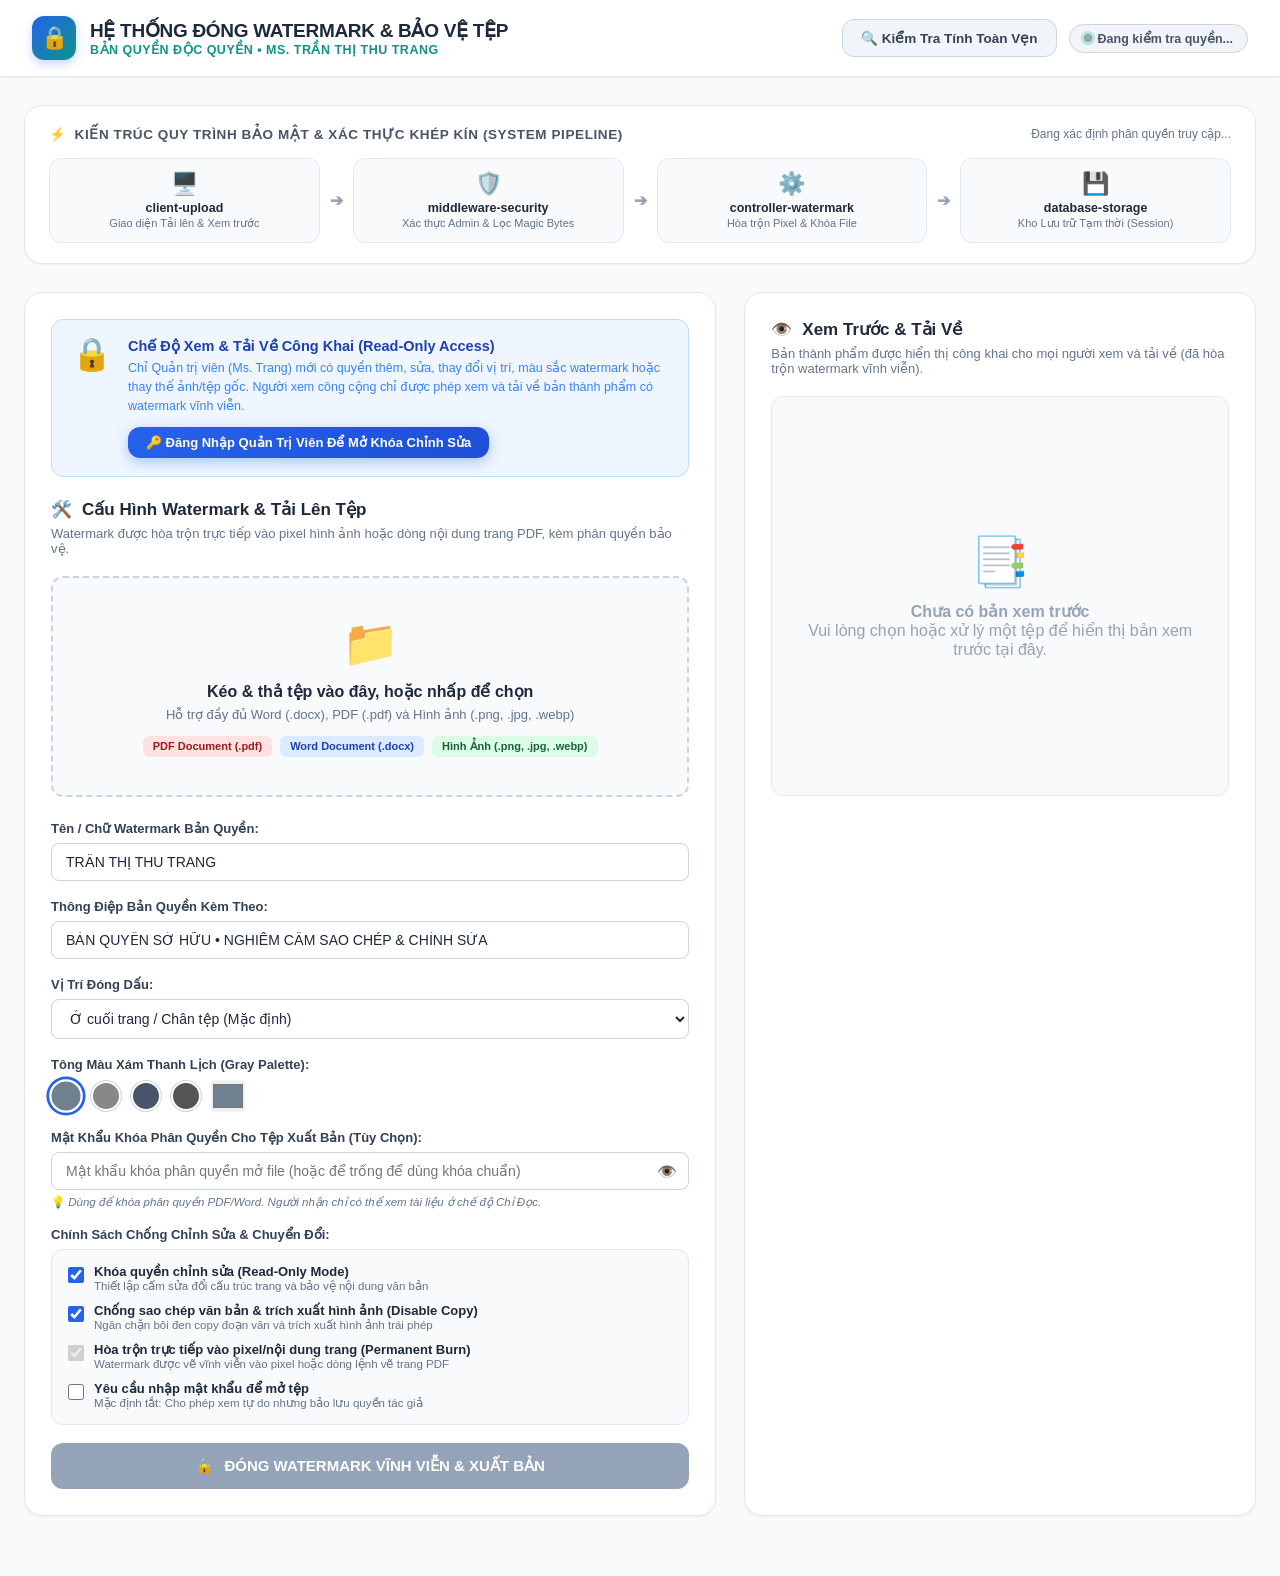
==== templates/index.html @ 7d39c575 "Initial commit: Complete Watermark System with Admin Auth & Document Protection" ====
<!DOCTYPE html>
<html lang="vi">
<head>
  <meta charset="UTF-8">
  <meta name="viewport" content="width=device-width, initial-scale=1.0">
  <title>Hệ Thống Đóng Watermark & Bảo Vệ Bản Quyền | Ms. Trần Thị Thu Trang</title>
  <link rel="stylesheet" href="/static/css/style.css">
  <link rel="icon" href="data:image/svg+xml,<svg xmlns=%22http://www.w3.org/2000/svg%22 viewBox=%220 0 100 100%22><text y=%22.9em%22 font-size=%2290%22>🔒</text></svg>">
</head>
<body>

  <!-- Thanh Điều Hướng Trên Cùng -->
  <header class="navbar">
    <div class="brand">
      <div class="brand-icon">🔒</div>
      <div class="brand-text">
        <h1>HỆ THỐNG ĐÓNG WATERMARK & BẢO VỆ TỆP</h1>
        <p>Bản Quyền Độc Quyền • Ms. Trần Thị Thu Trang</p>
      </div>
    </div>
    <div class="nav-actions">
      <!-- Nút Kiểm Tra Tính Toàn Vẹn -->
      <button type="button" class="btn-secondary" id="btnOpenIntegrityModal">
        🔍 Kiểm Tra Tính Toàn Vẹn
      </button>

      <!-- Huy hiệu Trạng thái Quyền Hạn -->
      <div id="authStatusBadge" class="badge-admin-status badge-guest-active">
        <span class="status-dot" style="background: #94a3b8;"></span>
        <span id="authStatusText">Đang kiểm tra quyền...</span>
      </div>

      <!-- Các nút Hành động Xác thực -->
      <button type="button" class="btn-header btn-login-gold" id="btnOpenLoginModal" style="display: none;">
        🔑 Đăng Nhập Quản Trị
      </button>

      <button type="button" class="btn-header btn-login-gold" id="btnOpenSetupModal" style="display: none;">
        🚀 Thiết Lập Ban Đầu
      </button>

      <button type="button" class="btn-secondary" id="btnOpenChangePassModal" style="display: none;">
        ⚙️ Đổi Mật Khẩu
      </button>

      <button type="button" class="btn-header btn-admin-logout" id="btnLogout" style="display: none;">
        🚪 Đăng Xuất
      </button>
    </div>
  </header>

  <main class="container">

    <!-- Khối Biểu Đồ Kiến Trúc Hệ Thống (4 Khối Theo Đặc Tả) -->
    <section class="architecture-card">
      <div class="arch-header">
        <div class="arch-title">
          <span>⚡</span> Kiến Trúc Quy Trình Bảo Mật & Xác Thực Khép Kín (System Pipeline)
        </div>
        <span id="pipelineRoleNote" style="font-size: 12px; color: var(--text-muted);">
          Đang xác định phân quyền truy cập...
        </span>
      </div>

      <div class="pipeline-flow">
        <!-- Node 1: client-upload -->
        <div class="pipeline-node" id="node-client">
          <div class="node-icon">🖥️</div>
          <div class="node-name">client-upload</div>
          <div class="node-desc">Giao diện Tải lên & Xem trước</div>
        </div>

        <div class="flow-arrow">➔</div>

        <!-- Node 2: middleware-security -->
        <div class="pipeline-node" id="node-security">
          <div class="node-icon">🛡️</div>
          <div class="node-name">middleware-security</div>
          <div class="node-desc">Xác thực Admin & Lọc Magic Bytes</div>
        </div>

        <div class="flow-arrow">➔</div>

        <!-- Node 3: controller-watermark -->
        <div class="pipeline-node" id="node-watermark">
          <div class="node-icon">⚙️</div>
          <div class="node-name">controller-watermark</div>
          <div class="node-desc">Hòa trộn Pixel & Khóa File</div>
        </div>

        <div class="flow-arrow">➔</div>

        <!-- Node 4: database-storage -->
        <div class="pipeline-node" id="node-storage">
          <div class="node-icon">💾</div>
          <div class="node-name">database-storage</div>
          <div class="node-desc">Kho Lưu trữ Tạm thời (Session)</div>
        </div>
      </div>
    </section>

    <!-- Khung Làm Việc Chính (2 Cột) -->
    <div class="main-grid">

      <!-- Cột Trái: Trình Chỉnh Sửa Watermark (Chỉ Dành Cho Quản Trị Viên) -->
      <section class="card" id="editorCard">
        
        <!-- Thông Báo Cho Khách Chưa Đăng Nhập (Read-Only Notice) -->
        <div class="guest-notice-banner" id="guestNoticeBanner">
          <div class="guest-notice-icon">🔒</div>
          <div class="guest-notice-text">
            <h4>Chế Độ Xem & Tải Về Công Khai (Read-Only Access)</h4>
            <p>
              Chỉ Quản trị viên (Ms. Trang) mới có quyền thêm, sửa, thay đổi vị trí, màu sắc watermark hoặc thay thế ảnh/tệp gốc. Người xem công cộng chỉ được phép xem và tải về bản thành phẩm có watermark vĩnh viễn.
            </p>
            <button type="button" class="btn-primary" id="btnBannerLogin" style="width: auto; padding: 8px 18px; font-size: 13px;">
              🔑 Đăng Nhập Quản Trị Viên Để Mở Khóa Chỉnh Sửa
            </button>
          </div>
        </div>

        <!-- Tiêu đề Trình Biên Tập -->
        <h2 class="card-title">
          <span>🛠️</span> <span id="editorCardTitle">Cấu Hình Watermark & Tải Lên Tệp</span>
        </h2>
        <p class="card-subtitle" id="editorCardSubtitle">
          Watermark được hòa trộn trực tiếp vào pixel hình ảnh hoặc dòng nội dung trang PDF, kèm phân quyền bảo vệ.
        </p>

        <!-- Form Bao Bọc Biên Tập (Sẽ bị disable khi là khách) -->
        <div id="editorContentWrapper">

          <!-- Khu vực Kéo thả Tải lên Tệp (client-upload) -->
          <div class="dropzone" id="dropzone">
            <input type="file" id="fileInput" accept=".pdf,.docx,.png,.jpg,.jpeg,.webp" style="display: none;">
            <div class="dropzone-icon">📁</div>
            <div class="dropzone-text">
              <h3>Kéo & thả tệp vào đây, hoặc nhấp để chọn</h3>
              <p>Hỗ trợ đầy đủ Word (.docx), PDF (.pdf) và Hình ảnh (.png, .jpg, .webp)</p>
            </div>
            <div class="format-badges">
              <span class="badge badge-pdf">PDF Document (.pdf)</span>
              <span class="badge badge-docx">Word Document (.docx)</span>
              <span class="badge badge-img">Hình Ảnh (.png, .jpg, .webp)</span>
            </div>
          </div>

          <!-- Thông tin tệp đã chọn -->
          <div class="file-info-box" id="fileInfoBox">
            <div class="file-info-left">
              <div class="file-type-icon" id="fileIcon">📄</div>
              <div class="file-details">
                <h4 id="fileName">tailieu.pdf</h4>
                <span id="fileSize">2.4 MB • PDF</span>
              </div>
            </div>
            <button type="button" class="btn-remove-file" id="btnRemoveFile" title="Xóa tệp đã chọn">✖</button>
          </div>

          <!-- Form Cấu hình Watermark & Khóa Bảo Mật -->
          <form id="formConfig" style="margin-top: 24px;">

            <!-- Nội dung Watermark -->
            <div class="form-group">
              <label class="form-label">Tên / Chữ Watermark Bản Quyền:</label>
              <input type="text" id="inputWatermarkText" name="watermark_text" class="form-input" value="TRẦN THỊ THU TRANG" required>
            </div>

            <!-- Ghi chú phụ kèm theo -->
            <div class="form-group">
              <label class="form-label">Thông Điệp Bản Quyền Kèm Theo:</label>
              <input type="text" id="inputSubText" name="sub_text" class="form-input" value="BẢN QUYỀN SỞ HỮU • NGHIÊM CẤM SAO CHÉP & CHỈNH SỬA">
            </div>

            <!-- Vị trí Watermark -->
            <div class="form-group">
              <label class="form-label">Vị Trí Đóng Dấu:</label>
              <select id="selectPosition" name="position" class="form-input">
                <option value="bottom-center" selected>Ở cuối trang / Chân tệp (Mặc định)</option>
                <option value="bottom-right">Góc dưới bên phải</option>
                <option value="bottom-left">Góc dưới bên trái</option>
              </select>
            </div>

            <!-- Tone Màu Xám Thanh Lịch -->
            <div class="form-group">
              <label class="form-label">Tông Màu Xám Thanh Lịch (Gray Palette):</label>
              <div class="color-presets">
                <div class="color-option selected" data-color="#708090" style="background-color: #708090;" title="Slate Gray (Khuyên Dùng)"></div>
                <div class="color-option" data-color="#888888" style="background-color: #888888;" title="Cool Gray"></div>
                <div class="color-option" data-color="#475569" style="background-color: #475569;" title="Deep Charcoal"></div>
                <div class="color-option" data-color="#555555" style="background-color: #555555;" title="Dark Silver"></div>
                <input type="color" id="customColorInput" value="#708090" style="width: 34px; height: 32px; border: none; cursor: pointer; border-radius: 4px;">
              </div>
            </div>

            <!-- Mật Khẩu Khóa Quyền Mở/Sửa Tệp -->
            <div class="form-group">
              <label class="form-label">Mật Khẩu Khóa Phân Quyền Cho Tệp Xuất Bản (Tùy Chọn):</label>
              <div class="input-with-icon">
                <input type="password" id="passwordInput" name="password" class="form-input" placeholder="Mật khẩu khóa phân quyền mở file (hoặc để trống để dùng khóa chuẩn)">
                <button type="button" class="input-icon-btn" id="btnTogglePassword" title="Hiện/Ẩn mật khẩu">👁️</button>
              </div>
              <p style="font-size: 11.5px; color: var(--text-muted); margin-top: 5px;">
                💡 <em>Dùng để khóa phân quyền PDF/Word. Người nhận chỉ có thể xem tài liệu ở chế độ Chỉ Đọc.</em>
              </p>
            </div>

            <!-- Danh Sách Chính Sách Bảo Vệ -->
            <div class="form-group">
              <label class="form-label">Chính Sách Chống Chỉnh Sửa & Chuyển Đổi:</label>
              <div class="policy-list">
                <label class="policy-item">
                  <input type="checkbox" name="disallow_modify" value="true" checked>
                  <div class="policy-content">
                    <span class="policy-title">Khóa quyền chỉnh sửa (Read-Only Mode)</span>
                    <span class="policy-desc">Thiết lập cấm sửa đổi cấu trúc trang và bảo vệ nội dung văn bản</span>
                  </div>
                </label>

                <label class="policy-item">
                  <input type="checkbox" name="disallow_copy" value="true" checked>
                  <div class="policy-content">
                    <span class="policy-title">Chống sao chép văn bản & trích xuất hình ảnh (Disable Copy)</span>
                    <span class="policy-desc">Ngăn chặn bôi đen copy đoạn văn và trích xuất hình ảnh trái phép</span>
                  </div>
                </label>

                <label class="policy-item">
                  <input type="checkbox" name="anti_convert" value="true" checked disabled>
                  <div class="policy-content">
                    <span class="policy-title">Hòa trộn trực tiếp vào pixel/nội dung trang (Permanent Burn)</span>
                    <span class="policy-desc">Watermark được vẽ vĩnh viễn vào pixel hoặc dòng lệnh vẽ trang PDF</span>
                  </div>
                </label>

                <label class="policy-item">
                  <input type="checkbox" name="require_password_to_open" value="true">
                  <div class="policy-content">
                    <span class="policy-title">Yêu cầu nhập mật khẩu để mở tệp</span>
                    <span class="policy-desc">Mặc định tắt: Cho phép xem tự do nhưng bảo lưu quyền tác giả</span>
                  </div>
                </label>
              </div>
            </div>

            <!-- Nút Thực Thi Chính -->
            <button type="submit" class="btn-primary" id="btnSubmit" disabled>
              <span>🔒</span> ĐÓNG WATERMARK VĨNH VIỄN & XUẤT BẢN
            </button>
          </form>

        </div>
      </section>

      <!-- Cột Phải: Xem Trước Thành Phẩm & Tải Về Công Khai -->
      <section class="card">
        <div style="display: flex; justify-content: space-between; align-items: center; margin-bottom: 6px;">
          <h2 class="card-title" style="margin-bottom: 0;">
            <span>👁️</span> Xem Trước & Tải Về
          </h2>
          <div style="display: flex; gap: 8px;">
            <button type="button" class="btn-secondary" id="btnDownloadOriginal" style="display: none; background: #475569; color: white; border: none; font-size: 12px;" title="Chỉ Quản trị viên mới được phép tải tệp gốc">
              📦 Tải Tệp Gốc (Admin)
            </button>
            <button type="button" class="btn-secondary" id="btnDownload" style="display: none; background: #16a34a; color: white; border: none;">
              <span>⬇️</span> TẢI VỀ TỆP ĐÃ BẢO VỆ
            </button>
          </div>
        </div>
        <p class="card-subtitle">
          Bản thành phẩm được hiển thị công khai cho mọi người xem và tải về (đã hòa trộn watermark vĩnh viễn).
        </p>

        <!-- Khung xem trước hình ảnh / trang tài liệu -->
        <div class="preview-container" id="previewContainer">
          <div class="preview-empty" id="previewEmpty">
            <div class="preview-empty-icon">📑</div>
            <h4>Chưa có bản xem trước</h4>
            <p>Vui lòng chọn hoặc xử lý một tệp để hiển thị bản xem trước tại đây.</p>
          </div>
          <img id="previewImage" class="preview-image" style="display: none;" alt="Xem trước tài liệu đã đóng watermark">
        </div>

        <!-- Chứng Thư Bảo Mật & Toàn Vẹn Tệp (Certificate Card) -->
        <div class="certificate-card" id="certificateCard">
          <div class="cert-header">
            <div class="cert-title">
              <span>🛡️</span> CHỨNG THỰC BẢN QUYỀN TOÀN VẸN
            </div>
            <span style="font-size: 11px; background: #bbf7d0; color: #15803d; padding: 2px 8px; border-radius: 999px; font-weight: 700;">
              VERIFIED
            </span>
          </div>

          <div class="cert-item">
            <span class="cert-label">Tên tệp xuất bản:</span>
            <span class="cert-val" id="certOriginalName">-</span>
          </div>

          <div class="cert-item">
            <span class="cert-label">Dung lượng trước / sau:</span>
            <span class="cert-val"><span id="certOriginalSize">-</span> ➔ <span id="certProtectedSize">-</span></span>
          </div>

          <div class="cert-item">
            <span class="cert-label">Mã SHA-256 gốc:</span>
            <span class="cert-val" id="certOriginalSha">-</span>
          </div>

          <div class="cert-item">
            <span class="cert-label">Mã SHA-256 sau khi khóa:</span>
            <span class="cert-val" id="certProtectedSha" style="color: #15803d; font-weight: bold;">-</span>
          </div>

          <div class="cert-item">
            <span class="cert-label">Cơ chế nhúng watermark:</span>
            <span class="cert-val" style="color: #1e40af; font-weight: 600;">Hòa trộn trực tiếp vào pixel / nội dung trang</span>
          </div>

          <div class="cert-item">
            <span class="cert-label">Trạng thái khóa:</span>
            <span class="cert-val" id="certLockStatus">-</span>
          </div>
        </div>

        <!-- Thư Viện Các Tệp Đã Hoàn Thành (Gallery Dành Cho Khách) -->
        <div class="gallery-section" id="gallerySection" style="display: none;">
          <div class="gallery-title">
            <span>📚</span> Các Tệp Đã Đóng Watermark Gần Đây:
          </div>
          <div class="gallery-grid" id="galleryGrid">
            <!-- Render động các tệp -->
          </div>
        </div>

      </section>
    </div>
  </main>

  <!-- Loading Overlay với thông tin chi tiết từng Node -->
  <div class="loading-overlay" id="loadingOverlay">
    <div class="loading-box">
      <div class="spinner"></div>
      <div class="loading-step" id="loadingStepText">Đang khởi động tiến trình...</div>
      <div class="loading-detail" id="loadingDetailText">Đang chuyển tiếp dữ liệu qua các khối bảo mật...</div>
    </div>
  </div>

  <!-- Modal Đăng Nhập Quản Trị Viên -->
  <div class="modal" id="modalAdminLogin">
    <div class="modal-content">
      <div class="modal-header">
        <h3 style="font-size: 16px; font-weight: 700; color: #1e293b;">
          🔑 Đăng Nhập Quản Trị Viên (Ms. Trang)
        </h3>
        <button class="modal-close" id="btnCloseLoginModal">✖</button>
      </div>

      <p style="font-size: 13px; color: var(--text-muted); margin-bottom: 14px;">
        Nhập mật khẩu quản trị viên để mở khóa toàn bộ quyền chỉnh sửa watermark, tải lên tệp mới và cấu hình khóa.
      </p>

      <div class="rate-limit-warning" id="loginRateWarning"></div>

      <form id="formAdminLogin">
        <div class="form-group">
          <label class="form-label">Mật Khẩu Quản Trị Viên:</label>
          <div class="input-with-icon">
            <input type="password" id="inputAdminPassword" class="form-input" placeholder="Nhập mật khẩu quản trị viên..." required>
            <button type="button" class="input-icon-btn" id="btnToggleLoginPass" title="Hiện/Ẩn">👁️</button>
          </div>
        </div>

        <button type="submit" class="btn-primary" id="btnSubmitLogin" style="margin-top: 10px;">
          Đăng Nhập
        </button>
      </form>
    </div>
  </div>

  <!-- Modal Thiết Lập Mật Khẩu Lần Đầu (Initial Setup) -->
  <div class="modal" id="modalAdminSetup">
    <div class="modal-content">
      <div class="modal-header">
        <h3 style="font-size: 16px; font-weight: 700; color: #1e293b;">
          🚀 Thiết Lập Mật Khẩu Quản Trị Viên Lần Đầu
        </h3>
        <button class="modal-close" id="btnCloseSetupModal">✖</button>
      </div>

      <p style="font-size: 13px; color: var(--text-muted); margin-bottom: 14px;">
        Hệ thống chưa có mật khẩu quản trị. Vui lòng thiết lập mật khẩu bảo mật (tối thiểu 6 ký tự). Mật khẩu này được lưu trữ an toàn bằng thuật toán Scrypt và không thể khôi phục nếu quên.
      </p>

      <form id="formAdminSetup">
        <div class="form-group">
          <label class="form-label">Mật Khẩu Mới:</label>
          <input type="password" id="inputSetupPassword" class="form-input" placeholder="Nhập mật khẩu (tối thiểu 6 ký tự)..." required minlength="6">
        </div>

        <div class="form-group">
          <label class="form-label">Xác Nhận Mật Khẩu:</label>
          <input type="password" id="inputSetupConfirm" class="form-input" placeholder="Nhập lại mật khẩu..." required minlength="6">
        </div>

        <button type="submit" class="btn-primary" id="btnSubmitSetup" style="margin-top: 10px;">
          Lưu & Khởi Tạo Quản Trị Viên
        </button>
      </form>
    </div>
  </div>

  <!-- Modal Đổi Mật Khẩu Quản Trị Viên -->
  <div class="modal" id="modalChangePassword">
    <div class="modal-content">
      <div class="modal-header">
        <h3 style="font-size: 16px; font-weight: 700; color: #1e293b;">
          ⚙️ Đổi Mật Khẩu Quản Trị Viên
        </h3>
        <button class="modal-close" id="btnCloseChangePassModal">✖</button>
      </div>

      <form id="formChangePassword">
        <div class="form-group">
          <label class="form-label">Mật Khẩu Hiện Tại:</label>
          <input type="password" id="inputCurrentPass" class="form-input" placeholder="Nhập mật khẩu hiện tại..." required>
        </div>

        <div class="form-group">
          <label class="form-label">Mật Khẩu Mới:</label>
          <input type="password" id="inputNewPass" class="form-input" placeholder="Nhập mật khẩu mới (tối thiểu 6 ký tự)..." required minlength="6">
        </div>

        <div class="form-group">
          <label class="form-label">Xác Nhận Mật Khẩu Mới:</label>
          <input type="password" id="inputConfirmNewPass" class="form-input" placeholder="Nhập lại mật khẩu mới..." required minlength="6">
        </div>

        <button type="submit" class="btn-primary" id="btnSubmitChangePass" style="margin-top: 10px;">
          Cập Nhật Mật Khẩu
        </button>
      </form>
    </div>
  </div>

  <!-- Modal Kiểm Tra Tính Toàn Vẹn Tệp -->
  <div class="modal" id="modalIntegrity">
    <div class="modal-content">
      <div class="modal-header">
        <h3 style="font-size: 16px; font-weight: 700; color: #1e293b;">
          🔍 Kiểm Tra Tính Toàn Vẹn & Chống Giả Mạo
        </h3>
        <button class="modal-close" id="btnCloseIntegrityModal">✖</button>
      </div>

      <p style="font-size: 13px; color: var(--text-muted); margin-bottom: 16px;">
        Dán mã SHA-256 đối chiếu hoặc tải tệp cần kiểm chứng vào để xác thực tệp có bị sửa đổi hay không.
      </p>

      <div class="form-group">
        <label class="form-label">Mã SHA-256 đối chiếu (Expected Hash):</label>
        <input type="text" id="expectedHashInput" class="form-input" placeholder="Dán mã SHA-256 từ chứng thư vào đây...">
      </div>

      <div class="dropzone" id="verifyDropzone" style="padding: 24px 16px;">
        <input type="file" id="verifyFileInput" style="display: none;">
        <div style="font-size: 32px; margin-bottom: 8px;">📂</div>
        <div style="font-size: 13.5px; font-weight: 600;">Chọn hoặc thả tệp cần kiểm tra vào đây</div>
      </div>

      <div id="verifyResultBox" style="display: none; margin-top: 16px; background: #f8fafc; border: 1px solid #e2e8f0; padding: 14px; border-radius: 8px;">
        <div style="font-size: 12.5px; margin-bottom: 6px;">
          <strong>SHA-256 thực tế:</strong>
          <div id="verifyActualHash" style="font-family: monospace; font-size: 11px; word-break: break-all; color: #334155; margin-top: 2px;"></div>
        </div>
        <div id="verifyMatchStatus" style="font-size: 13px; margin-top: 8px;"></div>
      </div>
    </div>
  </div>

  <!-- Toast Thông Báo -->
  <div class="toast" id="toast"></div>

  <!-- Script Khởi Chạy -->
  <script src="/static/js/app.js"></script>
</body>
</html>
---- static/css/style.css ----
/* 
  Hệ thống Đóng Watermark & Khóa Tệp Chống Chỉnh Sửa
  Giao diện Cao Cấp & Thanh Lịch - Dành riêng cho Ms. Trần Thị Thu Trang
*/

:root {
  --primary: #2563eb;
  --primary-hover: #1d4ed8;
  --primary-light: #eff6ff;
  --secondary: #475569;
  --accent: #0d9488;
  --accent-light: #f0fdfa;
  --success: #16a34a;
  --warning: #d97706;
  --danger: #dc2626;
  
  --bg-main: #f8fafc;
  --card-bg: #ffffff;
  --border-color: #e2e8f0;
  --text-main: #0f172a;
  --text-muted: #64748b;
  --text-light: #94a3b8;
  
  --shadow-sm: 0 1px 2px 0 rgb(0 0 0 / 0.05);
  --shadow-md: 0 4px 6px -1px rgb(0 0 0 / 0.1), 0 2px 4px -2px rgb(0 0 0 / 0.1);
  --shadow-lg: 0 10px 15px -3px rgb(0 0 0 / 0.1), 0 4px 6px -4px rgb(0 0 0 / 0.1);
  --shadow-xl: 0 20px 25px -5px rgb(0 0 0 / 0.1), 0 8px 10px -6px rgb(0 0 0 / 0.1);
  
  --radius-sm: 8px;
  --radius-md: 12px;
  --radius-lg: 18px;
  --radius-xl: 24px;
}

* {
  margin: 0;
  padding: 0;
  box-sizing: border-box;
  font-family: -apple-system, BlinkMacSystemFont, "Segoe UI", Roboto, "Helvetica Neue", Arial, sans-serif;
}

body {
  background-color: var(--bg-main);
  color: var(--text-main);
  min-height: 100vh;
  display: flex;
  flex-direction: column;
}

/* Header & Navigation */
.navbar {
  background: #ffffff;
  border-bottom: 1px solid var(--border-color);
  padding: 16px 32px;
  display: flex;
  justify-content: space-between;
  align-items: center;
  position: sticky;
  top: 0;
  z-index: 50;
  box-shadow: var(--shadow-sm);
}

.brand {
  display: flex;
  align-items: center;
  gap: 14px;
}

.brand-icon {
  width: 44px;
  height: 44px;
  border-radius: var(--radius-md);
  background: linear-gradient(135deg, #2563eb, #0d9488);
  display: flex;
  align-items: center;
  justify-content: center;
  color: white;
  font-size: 22px;
  box-shadow: 0 4px 10px rgba(37, 99, 235, 0.25);
}

.brand-text h1 {
  font-size: 19px;
  font-weight: 700;
  color: #1e293b;
  letter-spacing: -0.3px;
}

.brand-text p {
  font-size: 12.5px;
  color: var(--accent);
  font-weight: 600;
  text-transform: uppercase;
  letter-spacing: 0.5px;
}

.nav-actions {
  display: flex;
  align-items: center;
  gap: 12px;
}

.status-badge {
  display: inline-flex;
  align-items: center;
  gap: 6px;
  background: #ecfdf5;
  color: #059669;
  border: 1px solid #a7f3d0;
  padding: 6px 14px;
  border-radius: 999px;
  font-size: 12.5px;
  font-weight: 600;
}

.status-dot {
  width: 8px;
  height: 8px;
  border-radius: 50%;
  background: #10b981;
  box-shadow: 0 0 0 3px rgba(16, 185, 129, 0.25);
}

/* Container */
.container {
  max-width: 1280px;
  margin: 0 auto;
  padding: 28px 24px 60px;
  flex: 1;
}

/* Architecture Flow Diagram Card */
.architecture-card {
  background: #ffffff;
  border: 1px solid var(--border-color);
  border-radius: var(--radius-lg);
  padding: 20px 24px;
  margin-bottom: 28px;
  box-shadow: var(--shadow-sm);
}

.arch-header {
  display: flex;
  justify-content: space-between;
  align-items: center;
  margin-bottom: 16px;
}

.arch-title {
  font-size: 13.5px;
  font-weight: 700;
  color: var(--secondary);
  text-transform: uppercase;
  letter-spacing: 0.6px;
  display: flex;
  align-items: center;
  gap: 8px;
}

.pipeline-flow {
  display: grid;
  grid-template-columns: 1fr auto 1fr auto 1fr auto 1fr;
  align-items: center;
  gap: 10px;
}

.pipeline-node {
  background: #f8fafc;
  border: 1px solid #e2e8f0;
  border-radius: var(--radius-md);
  padding: 12px 14px;
  text-align: center;
  transition: all 0.3s ease;
  position: relative;
}

.pipeline-node.active {
  background: #eff6ff;
  border-color: #3b82f6;
  box-shadow: 0 0 0 3px rgba(59, 130, 246, 0.15);
}

.pipeline-node.success {
  background: #f0fdf4;
  border-color: #22c55e;
}

.node-icon {
  font-size: 22px;
  margin-bottom: 4px;
}

.node-name {
  font-size: 12.5px;
  font-weight: 700;
  color: #1e293b;
  margin-bottom: 2px;
}

.node-desc {
  font-size: 11px;
  color: var(--text-muted);
}

.flow-arrow {
  color: var(--text-light);
  font-size: 16px;
  font-weight: bold;
}

/* Main Grid Layout */
.main-grid {
  display: grid;
  grid-template-columns: 1.15fr 0.85fr;
  gap: 28px;
}

@media (max-width: 992px) {
  .main-grid {
    grid-template-columns: 1fr;
  }
  .pipeline-flow {
    grid-template-columns: 1fr;
    gap: 8px;
  }
  .flow-arrow {
    transform: rotate(90deg);
    text-align: center;
  }
}

/* Card Styling */
.card {
  background: var(--card-bg);
  border: 1px solid var(--border-color);
  border-radius: var(--radius-lg);
  padding: 26px;
  box-shadow: var(--shadow-sm);
}

.card-title {
  font-size: 17px;
  font-weight: 700;
  color: #1e293b;
  margin-bottom: 6px;
  display: flex;
  align-items: center;
  gap: 10px;
}

.card-subtitle {
  font-size: 13px;
  color: var(--text-muted);
  margin-bottom: 20px;
}

/* Dropzone */
.dropzone {
  border: 2px dashed #cbd5e1;
  border-radius: var(--radius-md);
  padding: 38px 24px;
  text-align: center;
  background: #f8fafc;
  cursor: pointer;
  transition: all 0.25s ease;
  position: relative;
}

.dropzone:hover, .dropzone.dragover {
  border-color: var(--primary);
  background: #f0f7ff;
}

.dropzone-icon {
  font-size: 46px;
  margin-bottom: 12px;
  color: #3b82f6;
}

.dropzone-text h3 {
  font-size: 16px;
  font-weight: 600;
  color: #1e293b;
  margin-bottom: 6px;
}

.dropzone-text p {
  font-size: 13px;
  color: var(--text-muted);
  margin-bottom: 14px;
}

.format-badges {
  display: flex;
  justify-content: center;
  gap: 8px;
  flex-wrap: wrap;
}

.badge {
  font-size: 11px;
  font-weight: 600;
  padding: 4px 10px;
  border-radius: 6px;
  background: #e2e8f0;
  color: #334155;
}

.badge-pdf { background: #fee2e2; color: #991b1b; }
.badge-docx { background: #dbeafe; color: #1e40af; }
.badge-img { background: #dcfce7; color: #166534; }

/* File Info Box */
.file-info-box {
  display: none;
  background: #f1f5f9;
  border: 1px solid #cbd5e1;
  border-radius: var(--radius-md);
  padding: 14px 18px;
  margin-top: 18px;
  align-items: center;
  justify-content: space-between;
}

.file-info-left {
  display: flex;
  align-items: center;
  gap: 14px;
  overflow: hidden;
}

.file-type-icon {
  font-size: 28px;
}

.file-details h4 {
  font-size: 14px;
  font-weight: 600;
  color: #1e293b;
  white-space: nowrap;
  overflow: hidden;
  text-overflow: ellipsis;
  max-width: 320px;
}

.file-details span {
  font-size: 12px;
  color: var(--text-muted);
}

.btn-remove-file {
  background: none;
  border: none;
  color: var(--danger);
  font-size: 18px;
  cursor: pointer;
  padding: 4px 8px;
  border-radius: 4px;
}

.btn-remove-file:hover {
  background: #fee2e2;
}

/* Form Controls */
.form-group {
  margin-bottom: 18px;
}

.form-label {
  display: block;
  font-size: 13px;
  font-weight: 600;
  color: #334155;
  margin-bottom: 7px;
}

.form-input {
  width: 100%;
  padding: 10px 14px;
  border: 1px solid #cbd5e1;
  border-radius: var(--radius-sm);
  font-size: 14px;
  color: #1e293b;
  background: #ffffff;
  transition: border-color 0.2s;
}

.form-input:focus {
  outline: none;
  border-color: var(--primary);
  box-shadow: 0 0 0 3px rgba(37, 99, 235, 0.12);
}

.input-with-icon {
  position: relative;
}

.input-icon-btn {
  position: absolute;
  right: 12px;
  top: 50%;
  transform: translateY(-50%);
  background: none;
  border: none;
  cursor: pointer;
  color: var(--text-muted);
  font-size: 16px;
}

/* Color Presets */
.color-presets {
  display: flex;
  gap: 10px;
  align-items: center;
  margin-top: 8px;
}

.color-option {
  width: 30px;
  height: 30px;
  border-radius: 50%;
  cursor: pointer;
  border: 2px solid #ffffff;
  box-shadow: 0 0 0 1px #cbd5e1;
  transition: transform 0.2s;
}

.color-option:hover {
  transform: scale(1.1);
}

.color-option.selected {
  box-shadow: 0 0 0 2.5px var(--primary);
  transform: scale(1.12);
}

/* Checkbox Policies List */
.policy-list {
  background: #f8fafc;
  border: 1px solid #e2e8f0;
  border-radius: var(--radius-md);
  padding: 14px 16px;
  display: flex;
  flex-direction: column;
  gap: 10px;
}

.policy-item {
  display: flex;
  align-items: flex-start;
  gap: 10px;
  cursor: pointer;
}

.policy-item input[type="checkbox"] {
  margin-top: 3px;
  accent-color: var(--primary);
  width: 16px;
  height: 16px;
  cursor: pointer;
}

.policy-content {
  display: flex;
  flex-direction: column;
}

.policy-title {
  font-size: 13px;
  font-weight: 600;
  color: #1e293b;
}

.policy-desc {
  font-size: 11.5px;
  color: var(--text-muted);
}

/* Buttons */
.btn-primary {
  width: 100%;
  background: linear-gradient(135deg, #2563eb, #1d4ed8);
  color: #ffffff;
  border: none;
  border-radius: var(--radius-md);
  padding: 14px 20px;
  font-size: 15px;
  font-weight: 700;
  cursor: pointer;
  display: flex;
  align-items: center;
  justify-content: center;
  gap: 10px;
  box-shadow: 0 4px 14px rgba(37, 99, 235, 0.35);
  transition: all 0.2s ease;
}

.btn-primary:hover {
  background: linear-gradient(135deg, #1d4ed8, #1e40af);
  transform: translateY(-1px);
  box-shadow: 0 6px 18px rgba(37, 99, 235, 0.45);
}

.btn-primary:disabled {
  background: #94a3b8;
  cursor: not-allowed;
  transform: none;
  box-shadow: none;
}

.btn-secondary {
  background: #f1f5f9;
  color: #334155;
  border: 1px solid #cbd5e1;
  border-radius: var(--radius-md);
  padding: 10px 18px;
  font-size: 13.5px;
  font-weight: 600;
  cursor: pointer;
  display: inline-flex;
  align-items: center;
  gap: 8px;
  transition: background 0.2s;
}

.btn-secondary:hover {
  background: #e2e8f0;
}

/* Preview & Result Section */
.preview-container {
  min-height: 400px;
  display: flex;
  flex-direction: column;
  justify-content: center;
  align-items: center;
  border: 1px solid #e2e8f0;
  border-radius: var(--radius-md);
  background: #f8fafc;
  overflow: hidden;
  position: relative;
}

.preview-empty {
  text-align: center;
  padding: 40px 20px;
  color: var(--text-light);
}

.preview-empty-icon {
  font-size: 48px;
  margin-bottom: 12px;
}

.preview-image {
  max-width: 100%;
  max-height: 520px;
  object-fit: contain;
  display: block;
  box-shadow: var(--shadow-md);
  border-radius: 4px;
}

/* Certificate Card */
.certificate-card {
  margin-top: 18px;
  background: #f0fdf4;
  border: 1px solid #bbf7d0;
  border-radius: var(--radius-md);
  padding: 16px;
  display: none;
}

.cert-header {
  display: flex;
  align-items: center;
  justify-content: space-between;
  margin-bottom: 12px;
}

.cert-title {
  font-size: 13.5px;
  font-weight: 700;
  color: #15803d;
  display: flex;
  align-items: center;
  gap: 6px;
}

.cert-item {
  display: flex;
  justify-content: space-between;
  font-size: 12.5px;
  margin-bottom: 6px;
}

.cert-label {
  color: #166534;
  font-weight: 600;
}

.cert-val {
  color: #1e293b;
  font-family: monospace;
  font-size: 11.5px;
  word-break: break-all;
  max-width: 280px;
  text-align: right;
}

/* Progress Spinner Overlay */
.loading-overlay {
  display: none;
  position: fixed;
  top: 0;
  left: 0;
  right: 0;
  bottom: 0;
  background: rgba(15, 23, 42, 0.65);
  backdrop-filter: blur(4px);
  z-index: 1000;
  justify-content: center;
  align-items: center;
}

.loading-box {
  background: #ffffff;
  padding: 32px 40px;
  border-radius: var(--radius-lg);
  text-align: center;
  box-shadow: var(--shadow-xl);
  max-width: 440px;
  width: 90%;
}

.spinner {
  width: 52px;
  height: 52px;
  border: 4px solid #e2e8f0;
  border-top-color: #2563eb;
  border-radius: 50%;
  animation: spin 0.85s linear infinite;
  margin: 0 auto 18px;
}

@keyframes spin {
  to { transform: rotate(360deg); }
}

.loading-step {
  font-size: 14px;
  font-weight: 600;
  color: #1e293b;
  margin-bottom: 6px;
}

.loading-detail {
  font-size: 12px;
  color: var(--text-muted);
}

/* Modal */
.modal {
  display: none;
  position: fixed;
  top: 0; left: 0; right: 0; bottom: 0;
  background: rgba(0, 0, 0, 0.6);
  z-index: 999;
  justify-content: center;
  align-items: center;
}

.modal-content {
  background: white;
  border-radius: var(--radius-lg);
  padding: 26px;
  max-width: 540px;
  width: 90%;
  box-shadow: var(--shadow-xl);
}

.modal-header {
  display: flex;
  justify-content: space-between;
  align-items: center;
  margin-bottom: 16px;
}

.modal-close {
  background: none;
  border: none;
  font-size: 20px;
  cursor: pointer;
  color: var(--text-muted);
}

/* Toast */
.toast {
  position: fixed;
  bottom: 24px;
  right: 24px;
  background: #1e293b;
  color: white;
  padding: 12px 20px;
  border-radius: var(--radius-md);
  box-shadow: var(--shadow-lg);
  font-size: 13.5px;
  display: none;
  z-index: 1001;
}

.toast.toast-error { background: #dc2626; }
.toast.toast-success { background: #16a34a; }

/* =======================================================
   ADMIN AUTHENTICATION & READ-ONLY ACCESS UPGRADES
   ======================================================= */

.badge-admin-status {
  display: inline-flex;
  align-items: center;
  gap: 6px;
  padding: 6px 14px;
  border-radius: 999px;
  font-size: 12.5px;
  font-weight: 700;
  border: 1px solid transparent;
}

.badge-admin-active {
  background: #fef3c7;
  color: #92400e;
  border-color: #fde68a;
}

.badge-guest-active {
  background: #f1f5f9;
  color: #475569;
  border-color: #cbd5e1;
}

.btn-header {
  padding: 7px 14px;
  font-size: 13px;
  font-weight: 600;
  border-radius: var(--radius-sm);
  cursor: pointer;
  display: inline-flex;
  align-items: center;
  gap: 6px;
  transition: all 0.2s;
}

.btn-login-gold {
  background: linear-gradient(135deg, #f59e0b, #d97706);
  color: #ffffff;
  border: none;
  box-shadow: 0 2px 8px rgba(217, 119, 6, 0.25);
}

.btn-login-gold:hover {
  background: linear-gradient(135deg, #d97706, #b45309);
  transform: translateY(-1px);
}

.btn-admin-logout {
  background: #fef2f2;
  color: #dc2626;
  border: 1px solid #fecaca;
}

.btn-admin-logout:hover {
  background: #fee2e2;
}

/* Guest Read-Only Notice Banner */
.guest-notice-banner {
  background: #eff6ff;
  border: 1.5px solid #bfdbfe;
  border-radius: var(--radius-md);
  padding: 18px 20px;
  margin-bottom: 22px;
  display: flex;
  gap: 16px;
  align-items: flex-start;
}

.guest-notice-icon {
  font-size: 32px;
  line-height: 1;
}

.guest-notice-text h4 {
  font-size: 14.5px;
  font-weight: 700;
  color: #1e40af;
  margin-bottom: 5px;
}

.guest-notice-text p {
  font-size: 12.5px;
  color: #3b82f6;
  margin-bottom: 12px;
  line-height: 1.5;
}

.form-disabled {
  opacity: 0.55;
  pointer-events: none;
  user-select: none;
  filter: grayscale(0.2);
}

.rate-limit-warning {
  display: none;
  background: #fef2f2;
  border: 1px solid #f87171;
  color: #b91c1c;
  padding: 10px 14px;
  border-radius: var(--radius-sm);
  font-size: 12.5px;
  margin-bottom: 14px;
  font-weight: 500;
}

.gallery-section {
  margin-top: 24px;
  border-top: 1px solid var(--border-color);
  padding-top: 20px;
}

.gallery-title {
  font-size: 14px;
  font-weight: 700;
  color: #334155;
  margin-bottom: 12px;
  display: flex;
  align-items: center;
  gap: 8px;
}

.gallery-grid {
  display: grid;
  grid-template-columns: repeat(auto-fill, minmax(130px, 1fr));
  gap: 12px;
}

.gallery-item {
  border: 1px solid var(--border-color);
  border-radius: var(--radius-sm);
  overflow: hidden;
  background: white;
  text-align: center;
  padding: 8px;
  cursor: pointer;
  transition: all 0.2s;
}

.gallery-item:hover {
  border-color: var(--primary);
  box-shadow: var(--shadow-sm);
  transform: translateY(-2px);
}

.gallery-thumb {
  width: 100%;
  height: 90px;
  object-fit: cover;
  border-radius: 4px;
  margin-bottom: 6px;
  background: #f1f5f9;
}

.gallery-name {
  font-size: 11px;
  font-weight: 600;
  color: #334155;
  white-space: nowrap;
  overflow: hidden;
  text-overflow: ellipsis;
}
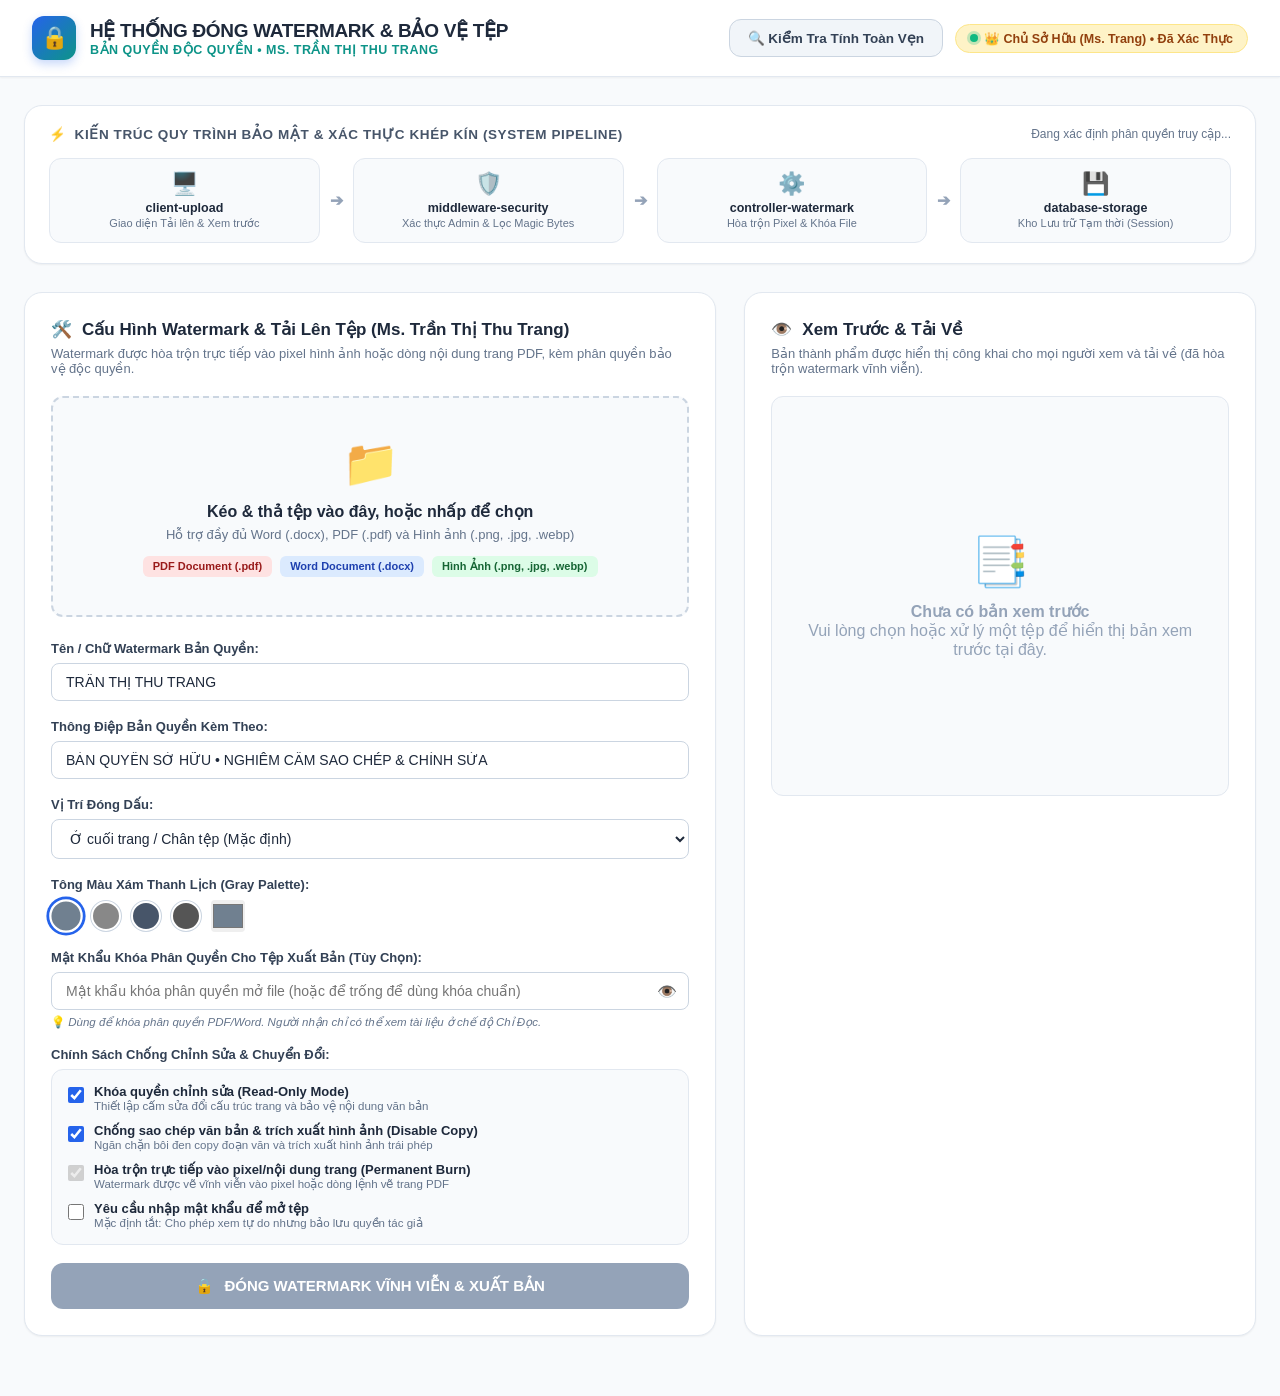
==== commit dcda9bae: "fix(ui/auth): completely remove owner login and setup popups, enable direct private website owner ac" ====
--- a/templates/index.html
+++ b/templates/index.html
@@ -3,6 +3,7 @@
 <head>
   <meta charset="UTF-8">
   <meta name="viewport" content="width=device-width, initial-scale=1.0">
+  <meta name="csrf-token" content="{{ csrf_token }}">
   <title>Hệ Thống Đóng Watermark & Bảo Vệ Bản Quyền | Ms. Trần Thị Thu Trang</title>
   <link rel="stylesheet" href="/static/css/style.css">
   <link rel="icon" href="data:image/svg+xml,<svg xmlns=%22http://www.w3.org/2000/svg%22 viewBox=%220 0 100 100%22><text y=%22.9em%22 font-size=%2290%22>🔒</text></svg>">
@@ -25,27 +26,10 @@
       </button>
 
       <!-- Huy hiệu Trạng thái Quyền Hạn -->
-      <div id="authStatusBadge" class="badge-admin-status badge-guest-active">
-        <span class="status-dot" style="background: #94a3b8;"></span>
-        <span id="authStatusText">Đang kiểm tra quyền...</span>
-      </div>
-
-      <!-- Các nút Hành động Xác thực -->
-      <button type="button" class="btn-header btn-login-gold" id="btnOpenLoginModal" style="display: none;">
-        🔑 Đăng Nhập Quản Trị
-      </button>
-
-      <button type="button" class="btn-header btn-login-gold" id="btnOpenSetupModal" style="display: none;">
-        🚀 Thiết Lập Ban Đầu
-      </button>
-
-      <button type="button" class="btn-secondary" id="btnOpenChangePassModal" style="display: none;">
-        ⚙️ Đổi Mật Khẩu
-      </button>
-
-      <button type="button" class="btn-header btn-admin-logout" id="btnLogout" style="display: none;">
-        🚪 Đăng Xuất
-      </button>
+      <div id="authStatusBadge" class="badge-admin-status badge-admin-active">
+        <span class="status-dot" style="background: #10b981;"></span>
+        <span id="authStatusText">👑 Chủ Sở Hữu (Ms. Trang) • Đã Xác Thực</span>
+      </div>
     </div>
   </header>
 
@@ -105,29 +89,26 @@
       <!-- Cột Trái: Trình Chỉnh Sửa Watermark (Chỉ Dành Cho Quản Trị Viên) -->
       <section class="card" id="editorCard">
         
-        <!-- Thông Báo Cho Khách Chưa Đăng Nhập (Read-Only Notice) -->
-        <div class="guest-notice-banner" id="guestNoticeBanner">
-          <div class="guest-notice-icon">🔒</div>
+        <!-- Cảnh báo nếu môi trường sản xuất chưa cấu hình bảo mật -->
+        <div class="guest-notice-banner" id="unconfiguredNoticeBanner" style="display: none; background: #fffbeb; border-color: #fde68a;">
+          <div class="guest-notice-icon" style="color: #d97706;">🔒</div>
           <div class="guest-notice-text">
-            <h4>Chế Độ Xem & Tải Về Công Khai (Read-Only Access)</h4>
-            <p>
-              Chỉ Quản trị viên (Ms. Trang) mới có quyền thêm, sửa, thay đổi vị trí, màu sắc watermark hoặc thay thế ảnh/tệp gốc. Người xem công cộng chỉ được phép xem và tải về bản thành phẩm có watermark vĩnh viễn.
+            <h4 style="color: #92400e;">Yêu Cầu Cấu Hình Bảo Mật Website Riêng Tư</h4>
+            <p id="unconfiguredNoticeText" style="color: #b45309; margin: 0;">
+              Hệ thống đang khóa an toàn để bảo vệ tệp của bạn. Vui lòng thiết lập biến môi trường bảo mật trên Render Dashboard hoặc bật mật khẩu Netlify Visitor Access để tự động mở khóa quyền chủ sở hữu.
             </p>
-            <button type="button" class="btn-primary" id="btnBannerLogin" style="width: auto; padding: 8px 18px; font-size: 13px;">
-              🔑 Đăng Nhập Quản Trị Viên Để Mở Khóa Chỉnh Sửa
-            </button>
           </div>
         </div>
 
         <!-- Tiêu đề Trình Biên Tập -->
         <h2 class="card-title">
-          <span>🛠️</span> <span id="editorCardTitle">Cấu Hình Watermark & Tải Lên Tệp</span>
+          <span>🛠️</span> <span id="editorCardTitle">Cấu Hình Watermark & Tải Lên Tệp (Ms. Trần Thị Thu Trang)</span>
         </h2>
         <p class="card-subtitle" id="editorCardSubtitle">
-          Watermark được hòa trộn trực tiếp vào pixel hình ảnh hoặc dòng nội dung trang PDF, kèm phân quyền bảo vệ.
+          Watermark được hòa trộn trực tiếp vào pixel hình ảnh hoặc dòng nội dung trang PDF, kèm phân quyền bảo vệ độc quyền.
         </p>
 
-        <!-- Form Bao Bọc Biên Tập (Sẽ bị disable khi là khách) -->
+        <!-- Form Bao Bọc Biên Tập (Mở sẵn cho Chủ sở hữu) -->
         <div id="editorContentWrapper">
 
           <!-- Khu vực Kéo thả Tải lên Tệp (client-upload) -->
@@ -347,104 +328,7 @@
     </div>
   </div>
 
-  <!-- Modal Đăng Nhập Quản Trị Viên -->
-  <div class="modal" id="modalAdminLogin">
-    <div class="modal-content">
-      <div class="modal-header">
-        <h3 style="font-size: 16px; font-weight: 700; color: #1e293b;">
-          🔑 Đăng Nhập Quản Trị Viên (Ms. Trang)
-        </h3>
-        <button class="modal-close" id="btnCloseLoginModal">✖</button>
-      </div>
-
-      <p style="font-size: 13px; color: var(--text-muted); margin-bottom: 14px;">
-        Nhập mật khẩu quản trị viên để mở khóa toàn bộ quyền chỉnh sửa watermark, tải lên tệp mới và cấu hình khóa.
-      </p>
-
-      <div class="rate-limit-warning" id="loginRateWarning"></div>
-
-      <form id="formAdminLogin">
-        <div class="form-group">
-          <label class="form-label">Mật Khẩu Quản Trị Viên:</label>
-          <div class="input-with-icon">
-            <input type="password" id="inputAdminPassword" class="form-input" placeholder="Nhập mật khẩu quản trị viên..." required>
-            <button type="button" class="input-icon-btn" id="btnToggleLoginPass" title="Hiện/Ẩn">👁️</button>
-          </div>
-        </div>
-
-        <button type="submit" class="btn-primary" id="btnSubmitLogin" style="margin-top: 10px;">
-          Đăng Nhập
-        </button>
-      </form>
-    </div>
-  </div>
-
-  <!-- Modal Thiết Lập Mật Khẩu Lần Đầu (Initial Setup) -->
-  <div class="modal" id="modalAdminSetup">
-    <div class="modal-content">
-      <div class="modal-header">
-        <h3 style="font-size: 16px; font-weight: 700; color: #1e293b;">
-          🚀 Thiết Lập Mật Khẩu Quản Trị Viên Lần Đầu
-        </h3>
-        <button class="modal-close" id="btnCloseSetupModal">✖</button>
-      </div>
-
-      <p style="font-size: 13px; color: var(--text-muted); margin-bottom: 14px;">
-        Hệ thống chưa có mật khẩu quản trị. Vui lòng thiết lập mật khẩu bảo mật (tối thiểu 6 ký tự). Mật khẩu này được lưu trữ an toàn bằng thuật toán Scrypt và không thể khôi phục nếu quên.
-      </p>
-
-      <form id="formAdminSetup">
-        <div class="form-group">
-          <label class="form-label">Mật Khẩu Mới:</label>
-          <input type="password" id="inputSetupPassword" class="form-input" placeholder="Nhập mật khẩu (tối thiểu 6 ký tự)..." required minlength="6">
-        </div>
-
-        <div class="form-group">
-          <label class="form-label">Xác Nhận Mật Khẩu:</label>
-          <input type="password" id="inputSetupConfirm" class="form-input" placeholder="Nhập lại mật khẩu..." required minlength="6">
-        </div>
-
-        <button type="submit" class="btn-primary" id="btnSubmitSetup" style="margin-top: 10px;">
-          Lưu & Khởi Tạo Quản Trị Viên
-        </button>
-      </form>
-    </div>
-  </div>
-
-  <!-- Modal Đổi Mật Khẩu Quản Trị Viên -->
-  <div class="modal" id="modalChangePassword">
-    <div class="modal-content">
-      <div class="modal-header">
-        <h3 style="font-size: 16px; font-weight: 700; color: #1e293b;">
-          ⚙️ Đổi Mật Khẩu Quản Trị Viên
-        </h3>
-        <button class="modal-close" id="btnCloseChangePassModal">✖</button>
-      </div>
-
-      <form id="formChangePassword">
-        <div class="form-group">
-          <label class="form-label">Mật Khẩu Hiện Tại:</label>
-          <input type="password" id="inputCurrentPass" class="form-input" placeholder="Nhập mật khẩu hiện tại..." required>
-        </div>
-
-        <div class="form-group">
-          <label class="form-label">Mật Khẩu Mới:</label>
-          <input type="password" id="inputNewPass" class="form-input" placeholder="Nhập mật khẩu mới (tối thiểu 6 ký tự)..." required minlength="6">
-        </div>
-
-        <div class="form-group">
-          <label class="form-label">Xác Nhận Mật Khẩu Mới:</label>
-          <input type="password" id="inputConfirmNewPass" class="form-input" placeholder="Nhập lại mật khẩu mới..." required minlength="6">
-        </div>
-
-        <button type="submit" class="btn-primary" id="btnSubmitChangePass" style="margin-top: 10px;">
-          Cập Nhật Mật Khẩu
-        </button>
-      </form>
-    </div>
-  </div>
-
-  <!-- Modal Kiểm Tra Tính Toàn Vẹn Tệp -->
+  <!-- Modal Kiểm Tra Tính Toàn Vẹn Tệp (Công khai đối chiếu SHA-256) -->
   <div class="modal" id="modalIntegrity">
     <div class="modal-content">
       <div class="modal-header">
--- a/static/css/style.css
+++ b/static/css/style.css
@@ -881,3 +881,109 @@
   overflow: hidden;
   text-overflow: ellipsis;
 }
+
+/* =======================================================
+   RESPONSIVE OPTIMIZATIONS (iPhone Safari, iPad & Mobile)
+   ======================================================= */
+
+/* iPad & Tablet Landscape / Portrait (768px - 1024px) */
+@media (max-width: 1024px) {
+  .navbar {
+    padding: 14px 20px;
+  }
+  .main-grid {
+    grid-template-columns: 1fr;
+    gap: 20px;
+  }
+  .pipeline-flow {
+    grid-template-columns: repeat(2, 1fr);
+    gap: 12px;
+  }
+  .flow-arrow {
+    display: none;
+  }
+}
+
+/* iPhone & Mobile Devices (<= 768px) */
+@media (max-width: 768px) {
+  body {
+    -webkit-overflow-scrolling: touch;
+  }
+
+  .navbar {
+    padding: 12px 14px;
+    flex-wrap: wrap;
+    gap: 10px;
+  }
+
+  .brand {
+    gap: 10px;
+  }
+
+  .brand-icon {
+    width: 38px;
+    height: 38px;
+    font-size: 18px;
+  }
+
+  .brand-text h1 {
+    font-size: 15px;
+    line-height: 1.2;
+  }
+
+  .brand-text p {
+    font-size: 11px;
+  }
+
+  .nav-actions {
+    width: 100%;
+    justify-content: flex-end;
+    gap: 6px;
+    flex-wrap: wrap;
+  }
+
+  .pipeline-flow {
+    grid-template-columns: 1fr;
+  }
+
+  .card {
+    padding: 18px 14px;
+    border-radius: var(--radius-md);
+  }
+
+  /* Chống tự động phóng to (auto-zoom) khó chịu trên iOS Safari */
+  input[type="text"],
+  input[type="password"],
+  select,
+  textarea {
+    font-size: 16px !important;
+  }
+
+  button,
+  .btn-primary,
+  .btn-secondary,
+  .btn-header {
+    min-height: 42px;
+    touch-action: manipulation;
+  }
+
+  .modal-content {
+    padding: 20px 16px;
+    width: 95%;
+    max-height: 90vh;
+    overflow-y: auto;
+    -webkit-overflow-scrolling: touch;
+  }
+
+  .toast {
+    left: 14px;
+    right: 14px;
+    bottom: 14px;
+    text-align: center;
+  }
+
+  .gallery-grid {
+    grid-template-columns: repeat(auto-fill, minmax(105px, 1fr));
+    gap: 8px;
+  }
+}
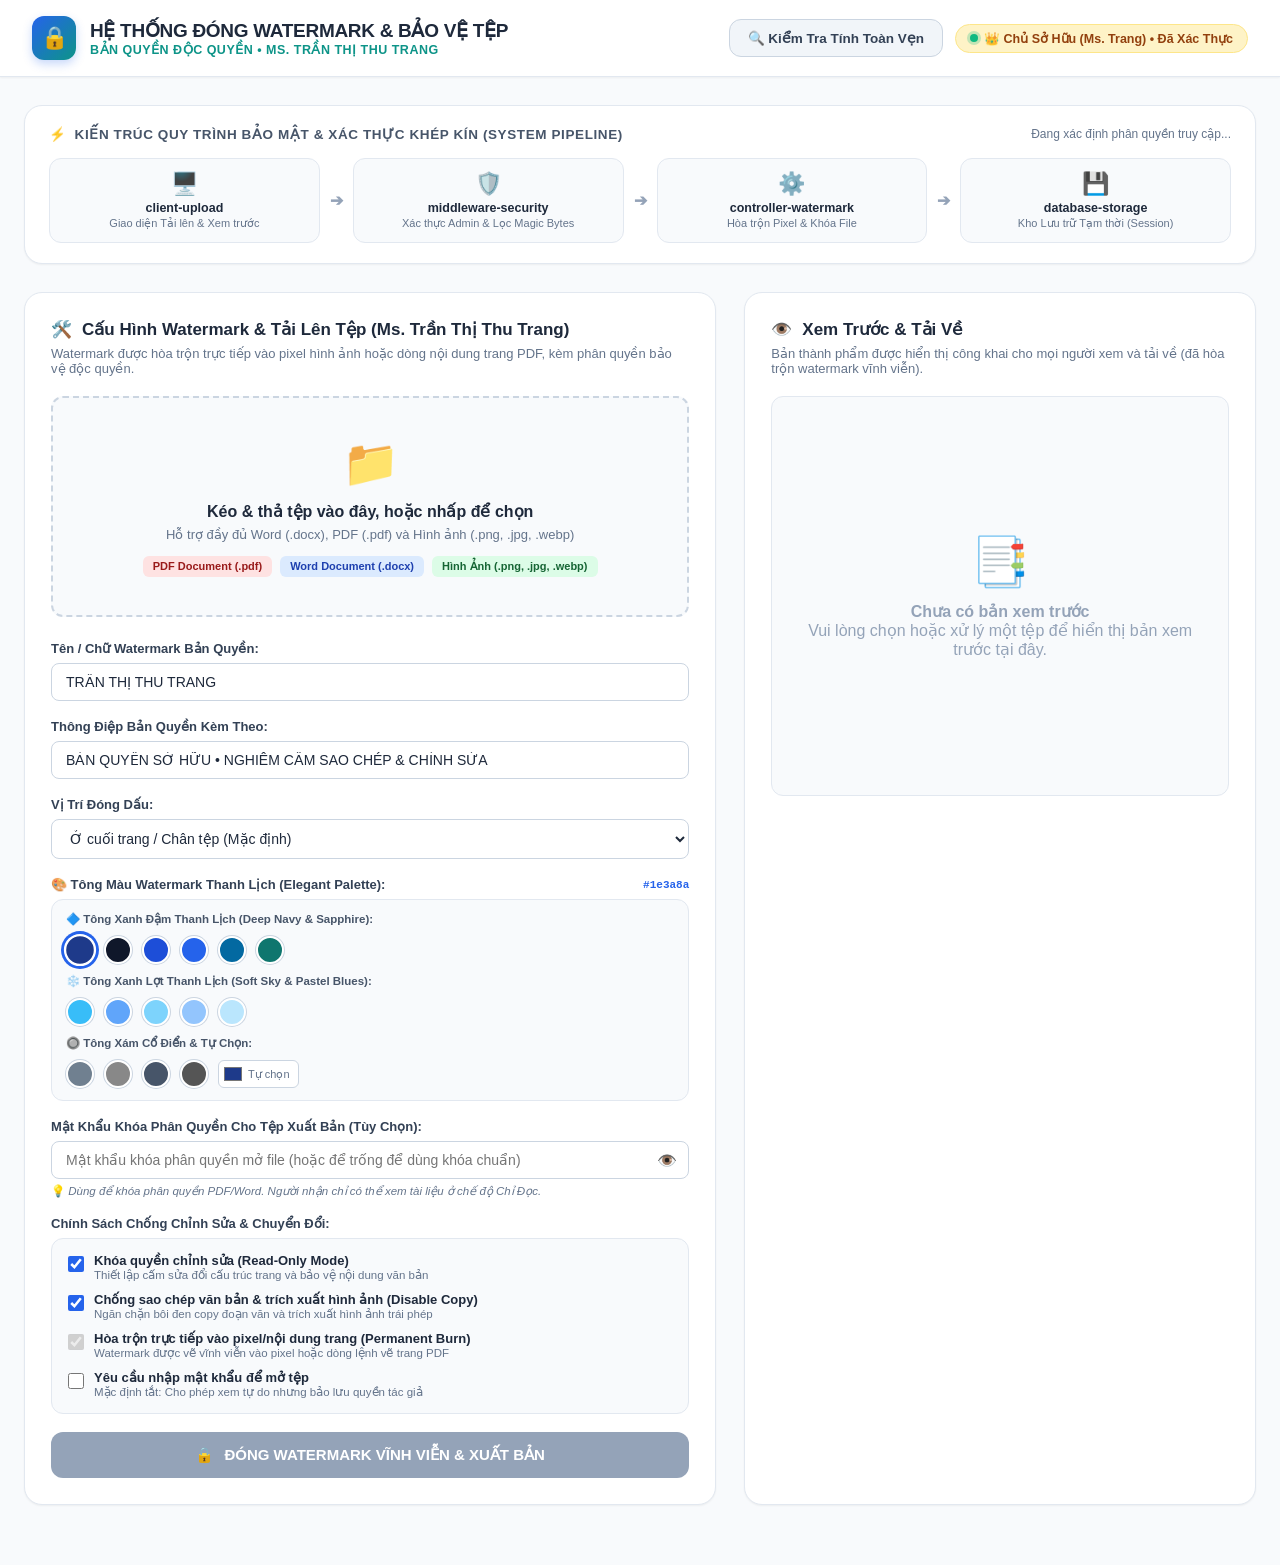
==== commit 68eacf93: "feat(palette): add elegant dark and light blue color palettes for watermarks" ====
--- a/templates/index.html
+++ b/templates/index.html
@@ -163,15 +163,53 @@
               </select>
             </div>
 
-            <!-- Tone Màu Xám Thanh Lịch -->
-            <div class="form-group">
-              <label class="form-label">Tông Màu Xám Thanh Lịch (Gray Palette):</label>
-              <div class="color-presets">
-                <div class="color-option selected" data-color="#708090" style="background-color: #708090;" title="Slate Gray (Khuyên Dùng)"></div>
-                <div class="color-option" data-color="#888888" style="background-color: #888888;" title="Cool Gray"></div>
-                <div class="color-option" data-color="#475569" style="background-color: #475569;" title="Deep Charcoal"></div>
-                <div class="color-option" data-color="#555555" style="background-color: #555555;" title="Dark Silver"></div>
-                <input type="color" id="customColorInput" value="#708090" style="width: 34px; height: 32px; border: none; cursor: pointer; border-radius: 4px;">
+            <!-- Bảng Màu Thanh Lịch (Palette Xanh Đậm, Xanh Lợt & Xám) -->
+            <div class="form-group">
+              <label class="form-label" style="display: flex; justify-content: space-between; align-items: center;">
+                <span>🎨 Tông Màu Watermark Thanh Lịch (Elegant Palette):</span>
+                <span id="selectedColorCode" style="font-family: monospace; font-size: 11px; color: var(--primary); font-weight: 600;">#1e3a8a</span>
+              </label>
+
+              <div class="palette-container">
+                <!-- 1. Nhóm Xanh Đậm Thanh Lịch (Deep & Navy Blues) -->
+                <div class="palette-section">
+                  <span class="palette-subtitle">🔷 Tông Xanh Đậm Thanh Lịch (Deep Navy & Sapphire):</span>
+                  <div class="color-presets">
+                    <div class="color-option selected" data-color="#1e3a8a" style="background-color: #1e3a8a;" title="Navy Blue (Xanh Hải Quân Đậm - Chuẩn Mực)"></div>
+                    <div class="color-option" data-color="#0f172a" style="background-color: #0f172a;" title="Midnight Blue (Xanh Đêm Sang Trọng)"></div>
+                    <div class="color-option" data-color="#1d4ed8" style="background-color: #1d4ed8;" title="Sapphire Blue (Xanh Lam Đậm Nổi Bật)"></div>
+                    <div class="color-option" data-color="#2563eb" style="background-color: #2563eb;" title="Royal Blue (Xanh Hoàng Gia Tinh Tế)"></div>
+                    <div class="color-option" data-color="#0369a1" style="background-color: #0369a1;" title="Deep Steel Blue (Xanh Mực Thép Đậm)"></div>
+                    <div class="color-option" data-color="#0f766e" style="background-color: #0f766e;" title="Teal Blue (Xanh Cổ Vịt Quý Tộc)"></div>
+                  </div>
+                </div>
+
+                <!-- 2. Nhóm Xanh Lợt Thanh Lịch (Soft & Light Blues) -->
+                <div class="palette-section" style="margin-top: 10px;">
+                  <span class="palette-subtitle">❄️ Tông Xanh Lợt Thanh Lịch (Soft Sky & Pastel Blues):</span>
+                  <div class="color-presets">
+                    <div class="color-option" data-color="#38bdf8" style="background-color: #38bdf8;" title="Sky Blue (Xanh Da Trời Dịu Nhẹ)"></div>
+                    <div class="color-option" data-color="#60a5fa" style="background-color: #60a5fa;" title="Soft Ocean (Xanh Biển Lợt Dịu Mắt)"></div>
+                    <div class="color-option" data-color="#7dd3fc" style="background-color: #7dd3fc;" title="Ice Blue (Xanh Băng Tinh Khôi)"></div>
+                    <div class="color-option" data-color="#93c5fd" style="background-color: #93c5fd;" title="Pastel Blue (Xanh Pastel Nhẹ Nhàng)"></div>
+                    <div class="color-option" data-color="#bae6fd" style="background-color: #bae6fd;" title="Frost Blue (Xanh Khói Lợt Êm Dịu)"></div>
+                  </div>
+                </div>
+
+                <!-- 3. Nhóm Xám Cổ Điển & Màu Tự Chọn -->
+                <div class="palette-section" style="margin-top: 10px;">
+                  <span class="palette-subtitle">🔘 Tông Xám Cổ Điển & Tự Chọn:</span>
+                  <div class="color-presets">
+                    <div class="color-option" data-color="#708090" style="background-color: #708090;" title="Slate Gray (Xám Đá Phiến Cổ Điển)"></div>
+                    <div class="color-option" data-color="#888888" style="background-color: #888888;" title="Cool Gray (Xám Mát)"></div>
+                    <div class="color-option" data-color="#475569" style="background-color: #475569;" title="Deep Charcoal (Xám Than Đậm)"></div>
+                    <div class="color-option" data-color="#555555" style="background-color: #555555;" title="Dark Silver (Bạc Đậm)"></div>
+                    <div class="custom-color-picker-wrapper" title="Nhấp để tự chọn bất kỳ sắc độ màu nào khác">
+                      <input type="color" id="customColorInput" value="#1e3a8a">
+                      <span style="font-size: 11px; color: var(--text-muted); margin-left: 4px;">Tự chọn</span>
+                    </div>
+                  </div>
+                </div>
               </div>
             </div>
 
--- a/static/css/style.css
+++ b/static/css/style.css
@@ -409,31 +409,78 @@
   font-size: 16px;
 }
 
-/* Color Presets */
+/* Color Presets & Palette Groups */
+.palette-container {
+  background: #f8fafc;
+  border: 1px solid #e2e8f0;
+  border-radius: var(--radius-md);
+  padding: 12px 14px;
+}
+
+.palette-section {
+  display: flex;
+  flex-direction: column;
+  gap: 6px;
+}
+
+.palette-subtitle {
+  font-size: 11.5px;
+  font-weight: 600;
+  color: #475569;
+}
+
 .color-presets {
   display: flex;
   gap: 10px;
   align-items: center;
-  margin-top: 8px;
+  flex-wrap: wrap;
+  margin-top: 4px;
 }
 
 .color-option {
-  width: 30px;
-  height: 30px;
+  width: 28px;
+  height: 28px;
   border-radius: 50%;
   cursor: pointer;
   border: 2px solid #ffffff;
   box-shadow: 0 0 0 1px #cbd5e1;
-  transition: transform 0.2s;
+  transition: transform 0.2s, box-shadow 0.2s;
 }
 
 .color-option:hover {
-  transform: scale(1.1);
+  transform: scale(1.15);
+  box-shadow: 0 0 0 1.5px var(--primary);
 }
 
 .color-option.selected {
   box-shadow: 0 0 0 2.5px var(--primary);
-  transform: scale(1.12);
+  transform: scale(1.15);
+}
+
+.custom-color-picker-wrapper {
+  display: inline-flex;
+  align-items: center;
+  background: #ffffff;
+  border: 1px solid #cbd5e1;
+  padding: 2px 8px 2px 3px;
+  border-radius: 6px;
+  cursor: pointer;
+  height: 28px;
+  transition: border-color 0.2s;
+}
+
+.custom-color-picker-wrapper:hover {
+  border-color: var(--primary);
+}
+
+.custom-color-picker-wrapper input[type="color"] {
+  width: 22px;
+  height: 22px;
+  border: none;
+  background: none;
+  cursor: pointer;
+  padding: 0;
+  border-radius: 4px;
 }
 
 /* Checkbox Policies List */
@@ -807,10 +854,8 @@
 }
 
 .form-disabled {
-  opacity: 0.55;
-  pointer-events: none;
+  opacity: 0.85;
   user-select: none;
-  filter: grayscale(0.2);
 }
 
 .rate-limit-warning {
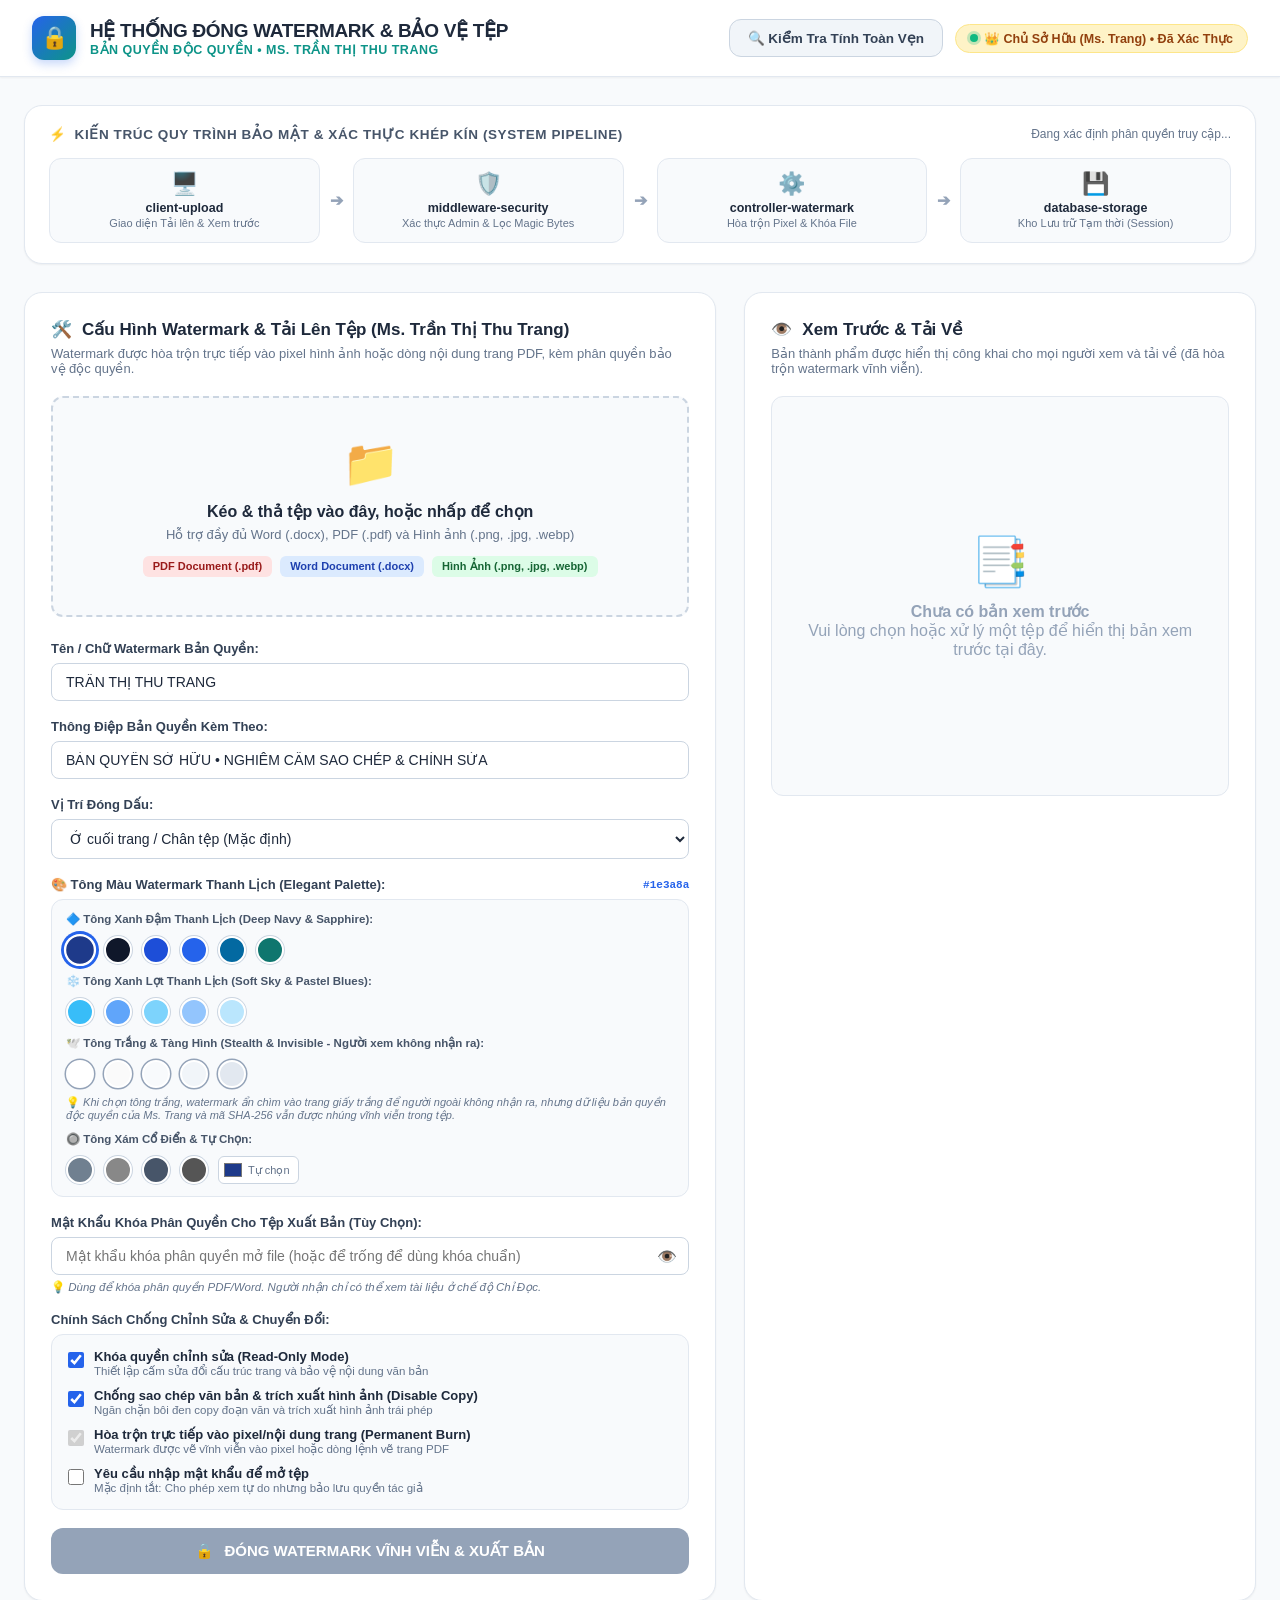
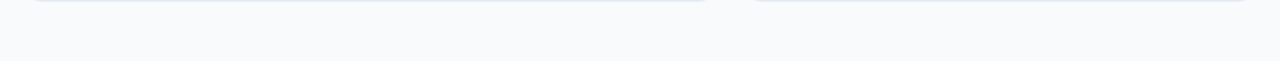
==== commit c0fb4b2e: "feat(palette): add stealth invisible white palette (#ffffff, #fafafa, #f8fafc) and automatic banner " ====
--- a/templates/index.html
+++ b/templates/index.html
@@ -196,7 +196,22 @@
                   </div>
                 </div>
 
-                <!-- 3. Nhóm Xám Cổ Điển & Màu Tự Chọn -->
+                <!-- 3. Nhóm Tông Trắng & Tàng Hình Bản Quyền (Stealth & Invisible White) -->
+                <div class="palette-section" style="margin-top: 10px;">
+                  <span class="palette-subtitle">🕊️ Tông Trắng & Tàng Hình (Stealth & Invisible - Người xem không nhận ra):</span>
+                  <div class="color-presets">
+                    <div class="color-option color-option-white" data-color="#ffffff" style="background-color: #ffffff;" title="Pure White (#ffffff) - Trắng Tinh Khiết / Tàng Hình Tuyệt Đối"></div>
+                    <div class="color-option color-option-white" data-color="#fafafa" style="background-color: #fafafa;" title="Snow White (#fafafa) - Trắng Tuyết Mờ Ảo Khó Thấy"></div>
+                    <div class="color-option color-option-white" data-color="#f8fafc" style="background-color: #f8fafc;" title="Ghost White (#f8fafc) - Trắng Khói Ẩn Hiện"></div>
+                    <div class="color-option color-option-white" data-color="#f1f5f9" style="background-color: #f1f5f9;" title="Mist White (#f1f5f9) - Trắng Sương Mù Siêu Nhẹ"></div>
+                    <div class="color-option color-option-white" data-color="#e2e8f0" style="background-color: #e2e8f0;" title="Soft Silver White (#e2e8f0) - Trắng Bạc Dấu Chìm Tinh Tế"></div>
+                  </div>
+                  <span style="font-size: 11px; color: #64748b; margin-top: 2px;">
+                    💡 <em>Khi chọn tông trắng, watermark ẩn chìm vào trang giấy trắng để người ngoài không nhận ra, nhưng dữ liệu bản quyền độc quyền của Ms. Trang và mã SHA-256 vẫn được nhúng vĩnh viễn trong tệp.</em>
+                  </span>
+                </div>
+
+                <!-- 4. Nhóm Xám Cổ Điển & Màu Tự Chọn -->
                 <div class="palette-section" style="margin-top: 10px;">
                   <span class="palette-subtitle">🔘 Tông Xám Cổ Điển & Tự Chọn:</span>
                   <div class="color-presets">
--- a/static/css/style.css
+++ b/static/css/style.css
@@ -457,6 +457,21 @@
   transform: scale(1.15);
 }
 
+.color-option-white {
+  border: 2px solid #ffffff;
+  box-shadow: 0 0 0 1.5px #94a3b8;
+}
+
+.color-option-white:hover {
+  box-shadow: 0 0 0 2px var(--primary);
+  transform: scale(1.15);
+}
+
+.color-option-white.selected {
+  box-shadow: 0 0 0 2.5px var(--primary);
+  transform: scale(1.15);
+}
+
 .custom-color-picker-wrapper {
   display: inline-flex;
   align-items: center;
